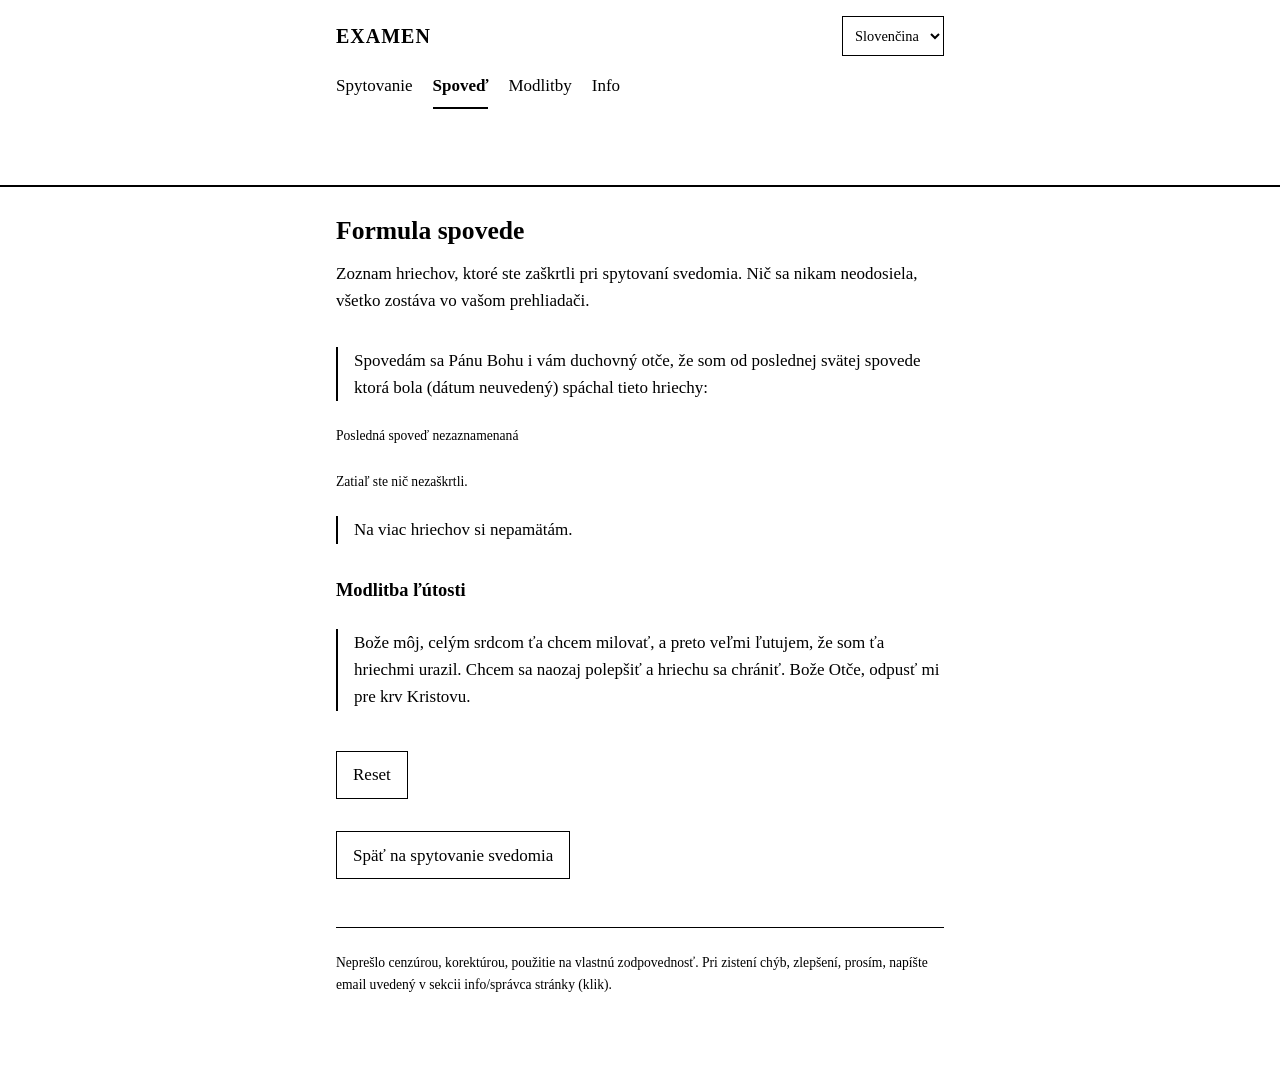
==== confession.html @ a6e1ce01 "Initial commit of the app" ====
<!DOCTYPE html>
<html lang="sk">
<head>
<meta charset="utf-8">
<meta name="viewport" content="width=device-width, initial-scale=1">
<title>Formula spovede a zoznam hriechov - Examen</title>
<meta name="description" content="Formula svätej spovede s automaticky doplneným dátumom poslednej spovede a so zoznamom hriechov, ktoré ste si zaškrtli.">
<link rel="canonical" href="https://spovednezrkadlo.sk/confession.html">
<link rel="alternate" hreflang="sk" href="https://spovednezrkadlo.sk/confession.html">
<link rel="alternate" hreflang="en" href="https://spovednezrkadlo.sk/confession.html?lang=en">
<link rel="alternate" hreflang="de" href="https://spovednezrkadlo.sk/confession.html?lang=de">
<link rel="alternate" hreflang="x-default" href="https://spovednezrkadlo.sk/confession.html">
<meta property="og:type" content="website">
<meta property="og:site_name" content="Examen">
<meta property="og:locale" content="sk_SK">
<meta property="og:locale:alternate" content="en_GB">
<meta property="og:locale:alternate" content="de_DE">
<meta property="og:title" content="Formula spovede a zoznam hriechov - Examen">
<meta property="og:description" content="Formula svätej spovede s automaticky doplneným dátumom poslednej spovede a so zoznamom hriechov, ktoré ste si zaškrtli.">
<meta property="og:url" content="https://spovednezrkadlo.sk/confession.html">
<meta property="og:image" content="https://spovednezrkadlo.sk/og-image.png">
<meta property="og:image:width" content="1200">
<meta property="og:image:height" content="630">
<meta name="twitter:card" content="summary_large_image">
<link rel="icon" href="favicon.svg" type="image/svg+xml">
<link rel="stylesheet" href="style.css">
</head>
<body data-page="confession">

  <header>
    <div class="wrap">
      <div class="bar">
        <a class="brand" href="index.html" data-i18n="app.name">Examen</a>
        <select id="lang" aria-label="Language"></select>
      </div>
      <nav>
        <a href="index.html" data-i18n="nav.index">Spytovanie</a>
        <a href="confession.html" class="active" data-i18n="nav.confession">Spoveď</a>
        <a href="prayers.html" data-i18n="nav.prayers">Modlitby</a>
        <a href="contact.html" data-i18n="nav.contact">Info</a>
      </nav>
    </div>
  </header>

  <main class="wrap">
    <h1 data-i18n="confession.heading">Formula spovede</h1>
    <p class="lead" data-i18n="confession.intro">Zoznam hriechov, ktoré ste zaškrtli pri spytovaní svedomia. Nič sa nikam neodosiela, všetko zostáva vo vašom prehliadači.</p>

    <p id="error" class="note" hidden></p>

    <p class="formula" id="opening" data-i18n="confession.opening">Spovedám sa Pánu Bohu i vám duchovný otče, že som od poslednej svätej spovede ktorá bola {ago} spáchal tieto hriechy:</p>
    <p class="note" id="since"></p>

    <ol class="sins" id="sins"></ol>
    <p class="note" id="none" hidden></p>

    <p class="formula" data-i18n="confession.closing">Na viac hriechov si nepamätám.</p>

    <section class="prayer">
      <h2 data-i18n="confession.contrition.heading">Modlitba ľútosti</h2>
      <p class="formula" data-i18n="confession.contrition">Bože môj, celým srdcom ťa chcem milovať, a preto veľmi ľutujem, že som ťa hriechmi urazil. Chcem sa naozaj polepšiť a hriechu sa chrániť. Bože Otče, odpusť mi pre krv Kristovu.</p>
    </section>

    <div class="actions">
      <button type="button" id="reset" data-i18n="questions.reset">Reset</button>
    </div>

    <p class="go">
      <a class="go-link" href="index.html" data-i18n="confession.back">Späť na spytovanie svedomia</a>
    </p>

    <footer>
      <p data-i18n="footer.note">Neprešlo cenzúrou, korektúrou, použitie na vlastnú zodpovednosť. Pri zistení chýb, zlepšení, prosím, napíšte email uvedený v sekcii info/správca stránky (klik).</p>
    </footer>
  </main>

<noscript>
  <p class="note">Táto stránka potrebuje JavaScript, aby načítala otázky a modlitby.</p>
</noscript>

<script src="app.js"></script>
</body>
</html>
---- style.css ----
/* Black & white, minimal. */

* { box-sizing: border-box; }

html { -webkit-text-size-adjust: 100%; }

body {
  margin: 0;
  background: #fff;
  color: #000;
  font-family: Georgia, "Times New Roman", serif;
  font-size: 17px;
  line-height: 1.6;
}

.wrap {
  max-width: 40rem;
  margin: 0 auto;
  padding: 0 1rem 4rem;
}

/* Header */

header {
  border-bottom: 2px solid #000;
  margin-bottom: 1.5rem;
}

.bar {
  display: flex;
  flex-wrap: wrap;
  align-items: center;
  justify-content: space-between;
  gap: 0.5rem;
  padding: 1rem 0 0.5rem;
}

.brand {
  font-size: 1.25rem;
  font-weight: bold;
  letter-spacing: 0.05em;
  text-transform: uppercase;
  text-decoration: none;
  color: #000;
}

select {
  font: inherit;
  font-size: 0.9rem;
  color: #000;
  background: #fff;
  border: 1px solid #000;
  border-radius: 0;
  padding: 0.4rem 0.5rem;
  min-height: 2.5rem;
}

nav {
  display: flex;
  flex-wrap: wrap;
  gap: 0 1.25rem;
  padding-bottom: 0.75rem;
}

nav a {
  color: #000;
  text-decoration: none;
  padding: 0.5rem 0;
  min-height: 2.5rem;
  display: inline-flex;
  align-items: center;
  border-bottom: 2px solid transparent;
}

nav a:hover { border-bottom-color: #000; }
nav a.active { border-bottom-color: #000; font-weight: bold; }

/* Text */

h1 { font-size: 1.6rem; margin: 1.5rem 0 0.5rem; }
h2 { font-size: 1.15rem; margin: 2rem 0 0.25rem; }
p { margin: 0.5rem 0 1rem; }

.lead { margin-bottom: 2rem; }

hr {
  border: 0;
  border-top: 1px solid #000;
  margin: 2rem 0;
}

a { color: #000; }

/* Controls */

.controls {
  border: 1px solid #000;
  padding: 0.5rem 1rem 1rem;
  margin-bottom: 1.5rem;
}

.field {
  display: flex;
  flex-wrap: wrap;
  align-items: center;
  gap: 0.75rem;
  margin: 1rem 0 0;
}

.field label {
  flex: none;
  font-size: 0.8rem;
  letter-spacing: 0.05em;
  text-transform: uppercase;
}

input[type="date"] {
  font: inherit;
  font-size: 0.9rem;
  color: #000;
  background: #fff;
  border: 1px solid #000;
  border-radius: 0;
  padding: 0.4rem 0.5rem;
  min-height: 2.5rem;
}

.controls .note { margin: 0.75rem 0 0; }

/* Questions */

.qgroup h2 {
  font-size: 0.85rem;
  letter-spacing: 0.08em;
  text-transform: uppercase;
  margin: 2.5rem 0 0.5rem;
}

.qgroup:first-child h2 { margin-top: 1rem; }

ol.questions {
  list-style: none;
  margin: 0;
  padding: 0;
  border-top: 1px solid #000;
}

ol.questions li { border-bottom: 1px solid #000; }

ol.questions label {
  display: flex;
  gap: 0.75rem;
  align-items: flex-start;
  padding: 0.9rem 0.25rem;
  cursor: pointer;
  min-height: 3rem;
}

ol.questions input[type="checkbox"] {
  width: 1.25rem;
  height: 1.25rem;
  margin: 0.25rem 0 0;
  accent-color: #000;
  flex: none;
}

.qtext { flex: 1; }

input:checked ~ .qtext { text-decoration: line-through; }

/* Buttons */

.actions {
  display: flex;
  flex-wrap: wrap;
  gap: 0.75rem;
  align-items: center;
  margin: 1.5rem 0;
}

button {
  font: inherit;
  color: #000;
  background: #fff;
  border: 1px solid #000;
  border-radius: 0;
  padding: 0.6rem 1rem;
  min-height: 2.75rem;
  cursor: pointer;
}

button:hover { background: #000; color: #fff; }

.count { font-size: 0.9rem; }

/* Confession */

.formula {
  border-left: 2px solid #000;
  padding-left: 1rem;
  margin: 1.5rem 0;
}

ol.sins {
  margin: 1.5rem 0;
  padding-left: 1.5rem;
}

ol.sins li { margin-bottom: 0.5rem; }

.go { margin: 2rem 0; }

.go-link {
  display: inline-block;
  border: 1px solid #000;
  padding: 0.6rem 1rem;
  min-height: 2.75rem;
  text-decoration: none;
}

.go-link:hover { background: #000; color: #fff; }

/* Prayers */

.prayer { margin-bottom: 2.5rem; }
.prayer p { white-space: pre-line; }

.source {
  font-size: 0.85rem;
  margin-top: 0.5rem;
}

/* Contact */

dl.contact { margin: 0; }
dl.contact dt {
  font-size: 0.8rem;
  letter-spacing: 0.05em;
  text-transform: uppercase;
  margin-top: 1.25rem;
}
dl.contact dd { margin: 0.25rem 0 0; }
dl.contact a {
  display: inline-block;
  padding: 0.4rem 0;
  min-height: 2.5rem;
}

footer {
  border-top: 1px solid #000;
  margin-top: 3rem;
  padding-top: 1rem;
  font-size: 0.85rem;
}

.note { font-size: 0.85rem; }

@media (max-width: 30rem) {
  body { font-size: 16px; }
}
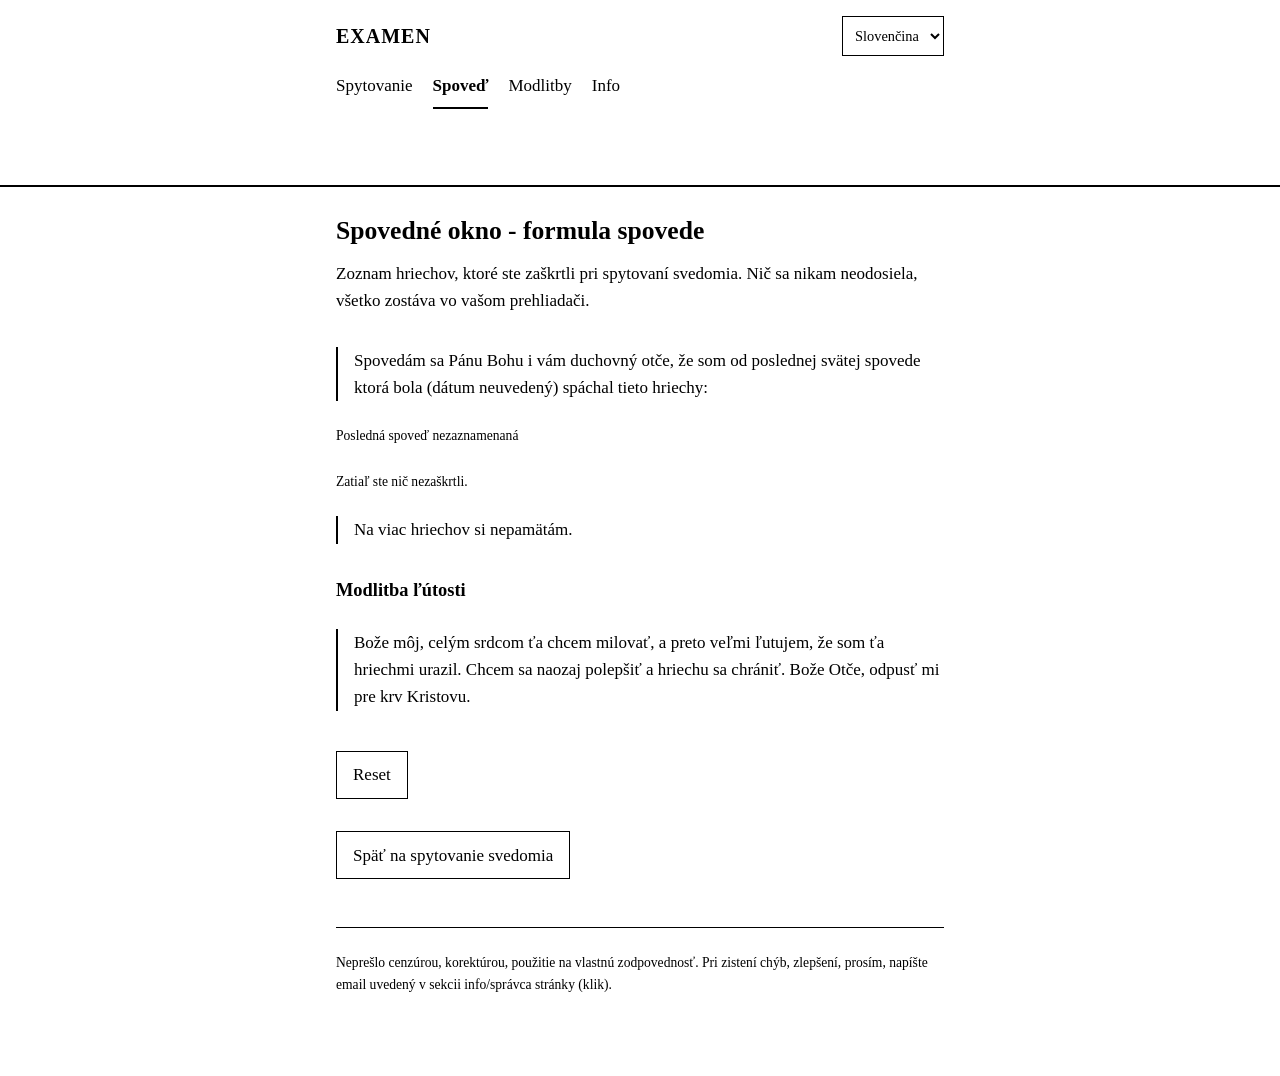
==== commit b5c6dc07: "Improve search indexing" ====
--- a/confession.html
+++ b/confession.html
@@ -3,8 +3,10 @@
 <head>
 <meta charset="utf-8">
 <meta name="viewport" content="width=device-width, initial-scale=1">
-<title>Formula spovede a zoznam hriechov - Examen</title>
-<meta name="description" content="Formula svätej spovede s automaticky doplneným dátumom poslednej spovede a so zoznamom hriechov, ktoré ste si zaškrtli.">
+<title>Spovedné okno - formula spovede a zoznam hriechov - Examen</title>
+<meta name="description" content="Spovedné okno online: formula svätej spovede s dátumom poslednej spovede a so zoznamom hriechov, ktoré ste si v spovednom zrkadle zaškrtli.">
+<meta name="keywords" content="spovedné zrkadlo, spovedné okno, spovedné zrkadlo online, spovedné okno online, spytovanie svedomia, spytovanie svedomia pred spoveďou, svätá spoveď, katolícka spoveď, formula spovede, modlitba pred spoveďou, modlitba ľútosti, examen, confession app">
+<meta name="robots" content="index, follow, max-snippet:-1, max-image-preview:large">
 <link rel="canonical" href="https://spovednezrkadlo.sk/confession.html">
 <link rel="alternate" hreflang="sk" href="https://spovednezrkadlo.sk/confession.html">
 <link rel="alternate" hreflang="en" href="https://spovednezrkadlo.sk/confession.html?lang=en">
@@ -15,12 +17,13 @@
 <meta property="og:locale" content="sk_SK">
 <meta property="og:locale:alternate" content="en_GB">
 <meta property="og:locale:alternate" content="de_DE">
-<meta property="og:title" content="Formula spovede a zoznam hriechov - Examen">
-<meta property="og:description" content="Formula svätej spovede s automaticky doplneným dátumom poslednej spovede a so zoznamom hriechov, ktoré ste si zaškrtli.">
+<meta property="og:title" content="Spovedné okno - formula spovede a zoznam hriechov - Examen">
+<meta property="og:description" content="Spovedné okno online: formula svätej spovede s dátumom poslednej spovede a so zoznamom hriechov, ktoré ste si v spovednom zrkadle zaškrtli.">
 <meta property="og:url" content="https://spovednezrkadlo.sk/confession.html">
 <meta property="og:image" content="https://spovednezrkadlo.sk/og-image.png">
 <meta property="og:image:width" content="1200">
 <meta property="og:image:height" content="630">
+<meta property="og:image:alt" content="Spovedné zrkadlo - spytovanie svedomia pred svätou spoveďou">
 <meta name="twitter:card" content="summary_large_image">
 <link rel="icon" href="favicon.svg" type="image/svg+xml">
 <link rel="stylesheet" href="style.css">
@@ -43,7 +46,7 @@
   </header>
 
   <main class="wrap">
-    <h1 data-i18n="confession.heading">Formula spovede</h1>
+    <h1 data-i18n="confession.heading">Spovedné okno - formula spovede</h1>
     <p class="lead" data-i18n="confession.intro">Zoznam hriechov, ktoré ste zaškrtli pri spytovaní svedomia. Nič sa nikam neodosiela, všetko zostáva vo vašom prehliadači.</p>
 
     <p id="error" class="note" hidden></p>
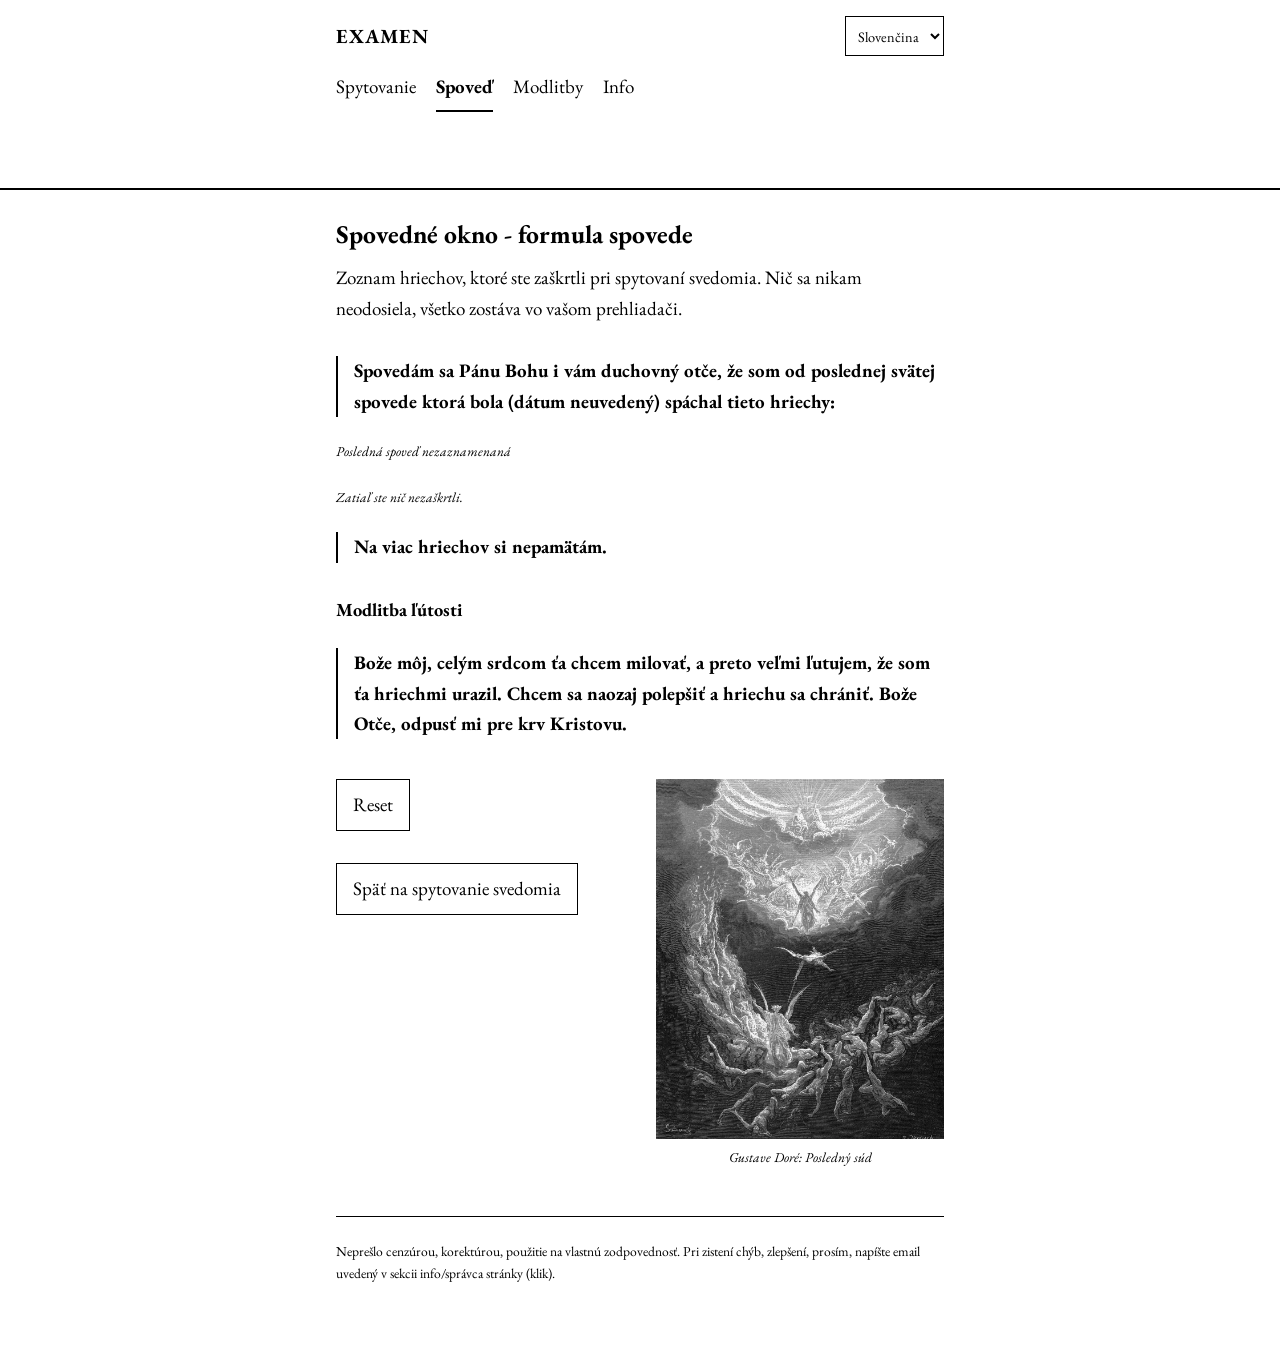
==== commit 847664c5: "added pictures" ====
--- a/confession.html
+++ b/confession.html
@@ -64,13 +64,24 @@
       <p class="formula" data-i18n="confession.contrition">Bože môj, celým srdcom ťa chcem milovať, a preto veľmi ľutujem, že som ťa hriechmi urazil. Chcem sa naozaj polepšiť a hriechu sa chrániť. Bože Otče, odpusť mi pre krv Kristovu.</p>
     </section>
 
-    <div class="actions">
-      <button type="button" id="reset" data-i18n="questions.reset">Reset</button>
+    <div class="with-plate">
+      <div class="stack">
+        <div class="actions">
+          <button type="button" id="reset" data-i18n="questions.reset">Reset</button>
+        </div>
+
+        <p class="go">
+          <a class="go-link" href="index.html" data-i18n="confession.back">Späť na spytovanie svedomia</a>
+        </p>
+      </div>
+
+      <figure class="plate">
+        <img src="src/p3.webp" width="1010" height="1260" loading="lazy"
+             alt="Rytina Gustava Dorého: Posledný súd, anjeli s trúbami a vstávajúci mŕtvi"
+             data-i18n-alt="img.confession">
+        <figcaption data-i18n="img.confession.caption">Gustave Doré: Posledný súd</figcaption>
+      </figure>
     </div>
-
-    <p class="go">
-      <a class="go-link" href="index.html" data-i18n="confession.back">Späť na spytovanie svedomia</a>
-    </p>
 
     <footer>
       <p data-i18n="footer.note">Neprešlo cenzúrou, korektúrou, použitie na vlastnú zodpovednosť. Pri zistení chýb, zlepšení, prosím, napíšte email uvedený v sekcii info/správca stránky (klik).</p>
--- a/style.css
+++ b/style.css
@@ -1,4 +1,43 @@
 /* Black & white, minimal. */
+
+/* EB Garamond, self-hosted: no request ever leaves the reader's browser.
+   These are Google's variable woff2 files, so one file covers 400-800. */
+
+@font-face {
+  font-family: "EB Garamond";
+  font-style: normal;
+  font-weight: 400 800;
+  font-display: swap;
+  src: url(fonts/ebgaramond-ext.woff2) format("woff2");
+  unicode-range: U+0100-02BA, U+02BD-02C5, U+02C7-02CC, U+02CE-02D7, U+02DD-02FF, U+0304, U+0308, U+0329, U+1D00-1DBF, U+1E00-1E9F, U+1EF2-1EFF, U+2020, U+20A0-20AB, U+20AD-20C0, U+2113, U+2C60-2C7F, U+A720-A7FF;
+}
+
+@font-face {
+  font-family: "EB Garamond";
+  font-style: normal;
+  font-weight: 400 800;
+  font-display: swap;
+  src: url(fonts/ebgaramond.woff2) format("woff2");
+  unicode-range: U+0000-00FF, U+0131, U+0152-0153, U+02BB-02BC, U+02C6, U+02DA, U+02DC, U+0304, U+0308, U+0329, U+2000-206F, U+20AC, U+2122, U+2191, U+2193, U+2212, U+2215, U+FEFF, U+FFFD;
+}
+
+@font-face {
+  font-family: "EB Garamond";
+  font-style: italic;
+  font-weight: 400 800;
+  font-display: swap;
+  src: url(fonts/ebgaramond-italic-ext.woff2) format("woff2");
+  unicode-range: U+0100-02BA, U+02BD-02C5, U+02C7-02CC, U+02CE-02D7, U+02DD-02FF, U+0304, U+0308, U+0329, U+1D00-1DBF, U+1E00-1E9F, U+1EF2-1EFF, U+2020, U+20A0-20AB, U+20AD-20C0, U+2113, U+2C60-2C7F, U+A720-A7FF;
+}
+
+@font-face {
+  font-family: "EB Garamond";
+  font-style: italic;
+  font-weight: 400 800;
+  font-display: swap;
+  src: url(fonts/ebgaramond-italic.woff2) format("woff2");
+  unicode-range: U+0000-00FF, U+0131, U+0152-0153, U+02BB-02BC, U+02C6, U+02DA, U+02DC, U+0304, U+0308, U+0329, U+2000-206F, U+20AC, U+2122, U+2191, U+2193, U+2212, U+2215, U+FEFF, U+FFFD;
+}
 
 * { box-sizing: border-box; }
 
@@ -8,8 +47,8 @@
   margin: 0;
   background: #fff;
   color: #000;
-  font-family: Georgia, "Times New Roman", serif;
-  font-size: 17px;
+  font-family: "EB Garamond", Garamond, Georgia, "Times New Roman", serif;
+  font-size: 19px;
   line-height: 1.6;
 }
 
@@ -107,6 +146,13 @@
   margin: 1rem 0 0;
 }
 
+/* Gender and scope sit side by side; they drop under each other when narrow. */
+.field-row {
+  display: flex;
+  flex-wrap: wrap;
+  gap: 0 1.5rem;
+}
+
 .field label {
   flex: none;
   font-size: 0.8rem;
@@ -124,8 +170,6 @@
   padding: 0.4rem 0.5rem;
   min-height: 2.5rem;
 }
-
-.controls .note { margin: 0.75rem 0 0; }
 
 /* Questions */
 
@@ -166,8 +210,6 @@
 
 .qtext { flex: 1; }
 
-input:checked ~ .qtext { text-decoration: line-through; }
-
 /* Buttons */
 
 .actions {
@@ -195,10 +237,12 @@
 
 /* Confession */
 
+/* Bold is what you say out loud in the confessional. */
 .formula {
   border-left: 2px solid #000;
   padding-left: 1rem;
   margin: 1.5rem 0;
+  font-weight: bold;
 }
 
 ol.sins {
@@ -206,7 +250,7 @@
   padding-left: 1.5rem;
 }
 
-ol.sins li { margin-bottom: 0.5rem; }
+ol.sins li { margin-bottom: 0.5rem; font-weight: bold; }
 
 .go { margin: 2rem 0; }
 
@@ -219,6 +263,49 @@
 }
 
 .go-link:hover { background: #000; color: #fff; }
+
+/* Plates (the engravings) */
+
+.plate {
+  margin: 2.5rem 0;
+}
+
+.plate img {
+  display: block;
+  margin: 0 auto;
+  max-width: 100%;
+  height: auto;
+}
+
+.plate figcaption {
+  font-size: 0.85rem;
+  font-style: italic;
+  text-align: center;
+  margin-top: 0.5rem;
+}
+
+/* Caps that only bite once a plate is on its own line: the prayers one always,
+   the tall Dore once it has dropped under the buttons. */
+body[data-page="prayers"] .plate img { max-width: 20rem; }
+body[data-page="confession"] .plate img { max-width: 18rem; }
+
+/* A block of controls with its plate alongside; the plate drops underneath
+   when there is no room for both. */
+.with-plate {
+  display: flex;
+  flex-wrap: wrap;
+  align-items: flex-start;
+  gap: 1.5rem;
+  margin-bottom: 1.5rem;
+}
+
+.with-plate > .controls,
+.with-plate > .stack { flex: 1 1 17rem; margin-bottom: 0; }
+.with-plate > .plate { flex: 1 1 13rem; margin: 0; }
+
+/* The buttons keep their own spacing inside the row. */
+.stack > :first-child { margin-top: 0; }
+.stack > :last-child { margin-bottom: 0; }
 
 /* Prayers */
 
@@ -255,6 +342,8 @@
 
 .note { font-size: 0.85rem; }
 
+body[data-page="confession"] .note { font-style: italic; }
+
 @media (max-width: 30rem) {
-  body { font-size: 16px; }
-}
+  body { font-size: 18px; }
+}
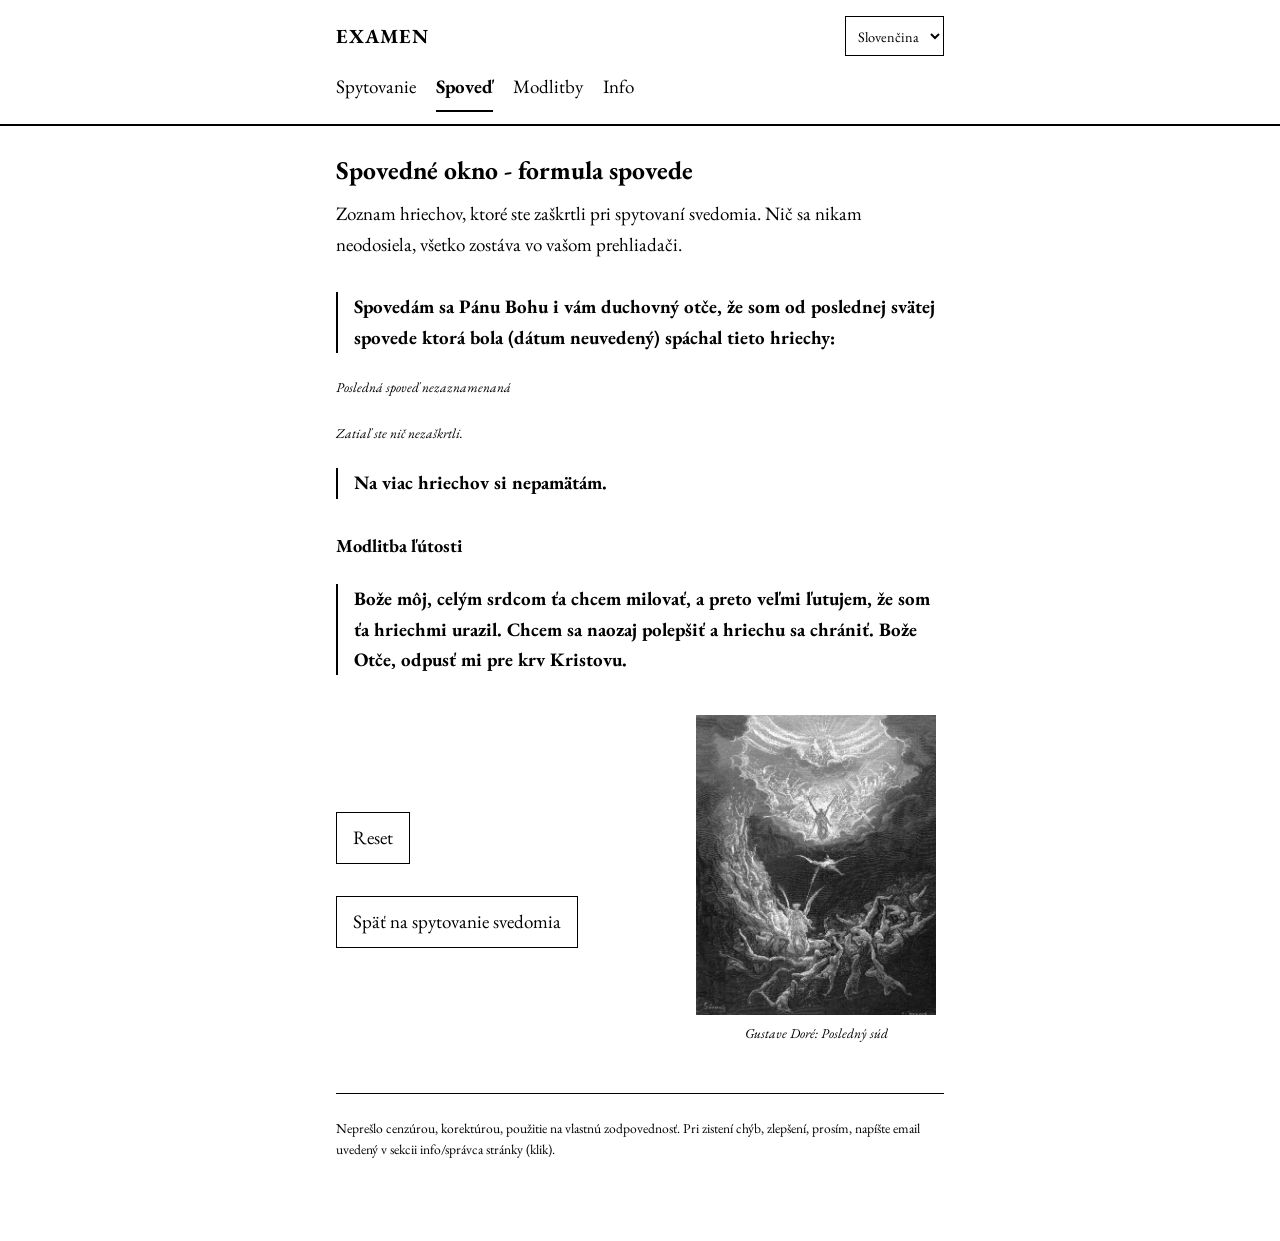
==== commit b1e4b496: "Restrucute && added infobox" ====
--- a/confession.html
+++ b/confession.html
@@ -20,13 +20,13 @@
 <meta property="og:title" content="Spovedné okno - formula spovede a zoznam hriechov - Examen">
 <meta property="og:description" content="Spovedné okno online: formula svätej spovede s dátumom poslednej spovede a so zoznamom hriechov, ktoré ste si v spovednom zrkadle zaškrtli.">
 <meta property="og:url" content="https://spovednezrkadlo.sk/confession.html">
-<meta property="og:image" content="https://spovednezrkadlo.sk/og-image.png">
+<meta property="og:image" content="https://spovednezrkadlo.sk/src/og-image.png">
 <meta property="og:image:width" content="1200">
 <meta property="og:image:height" content="630">
 <meta property="og:image:alt" content="Spovedné zrkadlo - spytovanie svedomia pred svätou spoveďou">
 <meta name="twitter:card" content="summary_large_image">
-<link rel="icon" href="favicon.svg" type="image/svg+xml">
-<link rel="stylesheet" href="style.css">
+<link rel="icon" href="src/favicon.svg" type="image/svg+xml">
+<link rel="stylesheet" href="src/style.css">
 </head>
 <body data-page="confession">
 
@@ -92,6 +92,6 @@
   <p class="note">Táto stránka potrebuje JavaScript, aby načítala otázky a modlitby.</p>
 </noscript>
 
-<script src="app.js"></script>
+<script src="src/app.js"></script>
 </body>
 </html>
--- a/src/style.css
+++ b/src/style.css
@@ -0,0 +1,435 @@
+/* Black & white, minimal. */
+
+/* EB Garamond, self-hosted: no request ever leaves the reader's browser.
+   These are Google's variable woff2 files, so one file covers 400-800. */
+
+@font-face {
+  font-family: "EB Garamond";
+  font-style: normal;
+  font-weight: 400 800;
+  font-display: swap;
+  src: url(fonts/ebgaramond-ext.woff2) format("woff2");
+  unicode-range: U+0100-02BA, U+02BD-02C5, U+02C7-02CC, U+02CE-02D7, U+02DD-02FF, U+0304, U+0308, U+0329, U+1D00-1DBF, U+1E00-1E9F, U+1EF2-1EFF, U+2020, U+20A0-20AB, U+20AD-20C0, U+2113, U+2C60-2C7F, U+A720-A7FF;
+}
+
+@font-face {
+  font-family: "EB Garamond";
+  font-style: normal;
+  font-weight: 400 800;
+  font-display: swap;
+  src: url(fonts/ebgaramond.woff2) format("woff2");
+  unicode-range: U+0000-00FF, U+0131, U+0152-0153, U+02BB-02BC, U+02C6, U+02DA, U+02DC, U+0304, U+0308, U+0329, U+2000-206F, U+20AC, U+2122, U+2191, U+2193, U+2212, U+2215, U+FEFF, U+FFFD;
+}
+
+@font-face {
+  font-family: "EB Garamond";
+  font-style: italic;
+  font-weight: 400 800;
+  font-display: swap;
+  src: url(fonts/ebgaramond-italic-ext.woff2) format("woff2");
+  unicode-range: U+0100-02BA, U+02BD-02C5, U+02C7-02CC, U+02CE-02D7, U+02DD-02FF, U+0304, U+0308, U+0329, U+1D00-1DBF, U+1E00-1E9F, U+1EF2-1EFF, U+2020, U+20A0-20AB, U+20AD-20C0, U+2113, U+2C60-2C7F, U+A720-A7FF;
+}
+
+@font-face {
+  font-family: "EB Garamond";
+  font-style: italic;
+  font-weight: 400 800;
+  font-display: swap;
+  src: url(fonts/ebgaramond-italic.woff2) format("woff2");
+  unicode-range: U+0000-00FF, U+0131, U+0152-0153, U+02BB-02BC, U+02C6, U+02DA, U+02DC, U+0304, U+0308, U+0329, U+2000-206F, U+20AC, U+2122, U+2191, U+2193, U+2212, U+2215, U+FEFF, U+FFFD;
+}
+
+* { box-sizing: border-box; }
+
+html { -webkit-text-size-adjust: 100%; }
+
+body {
+  margin: 0;
+  background: #fff;
+  color: #000;
+  font-family: "EB Garamond", Garamond, Georgia, "Times New Roman", serif;
+  font-size: 19px;
+  line-height: 1.6;
+}
+
+.wrap {
+  max-width: 40rem;
+  margin: 0 auto;
+  padding: 0 1rem 4rem;
+}
+
+/* Header */
+
+header {
+  border-bottom: 2px solid #000;
+  margin-bottom: 1.5rem;
+}
+
+/* .wrap reserves 4rem at the foot of a page; the header must not inherit it. */
+header .wrap { padding-bottom: 0; }
+
+.bar {
+  display: flex;
+  flex-wrap: wrap;
+  align-items: center;
+  justify-content: space-between;
+  gap: 0.5rem;
+  padding: 1rem 0 0.5rem;
+}
+
+.brand {
+  font-size: 1.25rem;
+  font-weight: bold;
+  letter-spacing: 0.05em;
+  text-transform: uppercase;
+  text-decoration: none;
+  color: #000;
+}
+
+select {
+  font: inherit;
+  font-size: 0.9rem;
+  color: #000;
+  background: #fff;
+  border: 1px solid #000;
+  border-radius: 0;
+  padding: 0.4rem 0.5rem;
+  min-height: 2.5rem;
+}
+
+nav {
+  display: flex;
+  flex-wrap: wrap;
+  gap: 0 1.25rem;
+  padding-bottom: 0.75rem;
+}
+
+nav a {
+  color: #000;
+  text-decoration: none;
+  padding: 0.5rem 0;
+  min-height: 2.5rem;
+  display: inline-flex;
+  align-items: center;
+  border-bottom: 2px solid transparent;
+}
+
+nav a:hover { border-bottom-color: #000; }
+nav a.active { border-bottom-color: #000; font-weight: bold; }
+
+/* Text */
+
+h1 { font-size: 1.6rem; margin: 1.5rem 0 0.5rem; }
+h2 { font-size: 1.15rem; margin: 2rem 0 0.25rem; }
+p { margin: 0.5rem 0 1rem; }
+
+.lead { margin-bottom: 2rem; }
+
+hr {
+  border: 0;
+  border-top: 1px solid #000;
+  margin: 2rem 0;
+}
+
+a { color: #000; }
+
+/* Controls */
+
+.controls {
+  border: 1px solid #000;
+  padding: 0.5rem 1rem 1rem;
+  margin-bottom: 1.5rem;
+}
+
+.field {
+  display: flex;
+  flex-wrap: wrap;
+  align-items: center;
+  gap: 0.75rem;
+  margin: 1rem 0 0;
+}
+
+/* Gender and scope sit side by side; they drop under each other when narrow. */
+
+.field label {
+  flex: none;
+  min-width: 8rem;
+  font-size: 0.8rem;
+  letter-spacing: 0.05em;
+  text-transform: uppercase;
+}
+
+/* One width for all three controls, so the box reads as a single column. */
+.controls select,
+.controls input[type="date"] {
+  flex: 1 1 auto;
+  min-width: 0;
+}
+
+input[type="date"] {
+  font: inherit;
+  font-size: 0.9rem;
+  color: #000;
+  background: #fff;
+  border: 1px solid #000;
+  border-radius: 0;
+  padding: 0.4rem 0.5rem;
+  min-height: 2.5rem;
+}
+
+/* Questions */
+
+.qgroup h2 {
+  font-size: 0.85rem;
+  letter-spacing: 0.08em;
+  text-transform: uppercase;
+  margin: 2.5rem 0 0.5rem;
+}
+
+.qgroup:first-child h2 { margin-top: 1rem; }
+
+ol.questions {
+  list-style: none;
+  margin: 0;
+  padding: 0;
+  border-top: 1px solid #000;
+}
+
+ol.questions li { border-bottom: 1px solid #000; }
+
+ol.questions label {
+  display: flex;
+  gap: 0.75rem;
+  align-items: flex-start;
+  padding: 0.9rem 0.25rem;
+  cursor: pointer;
+  min-height: 3rem;
+}
+
+ol.questions input[type="checkbox"] {
+  width: 1.25rem;
+  height: 1.25rem;
+  margin: 0.25rem 0 0;
+  accent-color: #000;
+  flex: none;
+}
+
+.qtext { flex: 1; }
+
+/* The question and its note button share a line. */
+.qrow {
+  display: flex;
+  align-items: flex-start;
+  gap: 0.5rem;
+}
+
+.qrow label { flex: 1; }
+
+.qnote-toggle,
+.qinfo-toggle {
+  flex: none;
+  width: 2.25rem;
+  min-height: 2.25rem;
+  margin-top: 0.75rem;
+  padding: 0;
+  font: inherit;
+  line-height: 1;
+  color: #000;
+  background: #fff;
+  border: 1px solid #000;
+  border-radius: 0;
+  cursor: pointer;
+}
+
+.qnote-toggle svg,
+.qinfo-toggle svg {
+  display: block;
+  width: 1.25rem;
+  height: 1.25rem;
+  margin: 0 auto;
+  fill: currentColor;
+}
+
+.qnote-toggle:hover,
+.qinfo-toggle:hover { background: #000; color: #fff; }
+
+/* Filled means there is a note behind it. */
+.qnote-toggle.has-note { background: #000; color: #fff; }
+.qnote-toggle.has-note:hover { background: #fff; color: #000; }
+
+.qnote,
+.qinfo {
+  padding: 0 0.25rem 0.9rem 2rem;
+}
+
+/* The explanation is read, not written in: set apart from the question. */
+.qinfo {
+  font-size: 0.9rem;
+  font-style: italic;
+}
+
+.qnote-input {
+  width: 100%;
+  font: inherit;
+  font-size: 0.9rem;
+  color: #000;
+  background: #fff;
+  border: 1px solid #000;
+  border-radius: 0;
+  padding: 0.4rem 0.5rem;
+  resize: vertical;
+}
+
+/* Buttons */
+
+.actions {
+  display: flex;
+  flex-wrap: wrap;
+  gap: 0.75rem;
+  align-items: center;
+  margin: 1.5rem 0;
+}
+
+button {
+  font: inherit;
+  color: #000;
+  background: #fff;
+  border: 1px solid #000;
+  border-radius: 0;
+  padding: 0.6rem 1rem;
+  min-height: 2.75rem;
+  cursor: pointer;
+}
+
+button:hover { background: #000; color: #fff; }
+
+.count { font-size: 0.9rem; }
+
+/* Confession */
+
+/* Bold is what you say out loud in the confessional. */
+.formula {
+  border-left: 2px solid #000;
+  padding-left: 1rem;
+  margin: 1.5rem 0;
+  font-weight: bold;
+}
+
+ol.sins {
+  margin: 1.5rem 0;
+  padding-left: 1.5rem;
+}
+
+ol.sins li { margin-bottom: 0.5rem; font-weight: bold; }
+
+.sin-note {
+  display: block;
+  margin-top: 0.2rem;
+  font-weight: normal;
+  font-style: italic;
+}
+
+.go { margin: 2rem 0; }
+
+.go-link {
+  display: inline-block;
+  border: 1px solid #000;
+  padding: 0.6rem 1rem;
+  min-height: 2.75rem;
+  text-decoration: none;
+}
+
+.go-link:hover { background: #000; color: #fff; }
+
+/* Plates (the engravings) */
+
+.plate {
+  margin: 2.5rem 0;
+}
+
+.plate img {
+  display: block;
+  margin: 0 auto;
+  max-width: 100%;
+  height: auto;
+}
+
+.plate figcaption {
+  font-size: 0.85rem;
+  font-style: italic;
+  text-align: center;
+  margin-top: 0.5rem;
+}
+
+/* Caps that only bite once a plate is on its own line: the prayers one always,
+   the tall Dore once it has dropped under the buttons. */
+body[data-page="prayers"] .plate img { max-width: 20rem; }
+body[data-page="confession"] .plate img { max-width: 15rem; }
+
+/* Two short buttons against a tall plate: centre them on it. */
+body[data-page="confession"] .with-plate { align-items: center; }
+
+/* A block of controls with its plate alongside; the plate drops underneath
+   when there is no room for both. */
+.with-plate {
+  display: flex;
+  flex-wrap: wrap;
+  align-items: flex-start;
+  gap: 1.5rem 1.25rem;
+  margin-bottom: 1.5rem;
+}
+
+/* Sized from content, not from guessed widths: the controls keep their fields
+   on one line and take the slack, the plate asks only for what it draws. */
+.with-plate > .controls,
+.with-plate > .stack { flex: 1 1 auto; margin-bottom: 0; }
+.with-plate > .plate { flex: 0 1 16rem; margin: 0; }
+
+/* The buttons keep their own spacing inside the row. */
+.stack > :first-child { margin-top: 0; }
+.stack > :last-child { margin-bottom: 0; }
+
+/* Prayers */
+
+.prayer { margin-bottom: 2.5rem; }
+.prayer p { white-space: pre-line; }
+
+.source {
+  font-size: 0.85rem;
+  margin-top: 0.5rem;
+}
+
+/* Contact */
+
+dl.contact { margin: 0; }
+dl.contact dt {
+  font-size: 0.8rem;
+  letter-spacing: 0.05em;
+  text-transform: uppercase;
+  margin-top: 1.25rem;
+}
+dl.contact dd { margin: 0.25rem 0 0; }
+dl.contact a {
+  display: inline-block;
+  padding: 0.4rem 0;
+  min-height: 2.5rem;
+}
+
+footer {
+  border-top: 1px solid #000;
+  margin-top: 3rem;
+  padding-top: 1rem;
+  font-size: 0.85rem;
+}
+
+.note { font-size: 0.85rem; }
+
+body[data-page="confession"] .note { font-style: italic; }
+
+@media (max-width: 30rem) {
+  body { font-size: 18px; }
+
+  /* Wrapped under the controls, a plate can use the whole column again. */
+  .with-plate > .plate { flex-basis: 100%; }
+  body[data-page="index"] .with-plate .plate img { max-width: 100%; }
+}
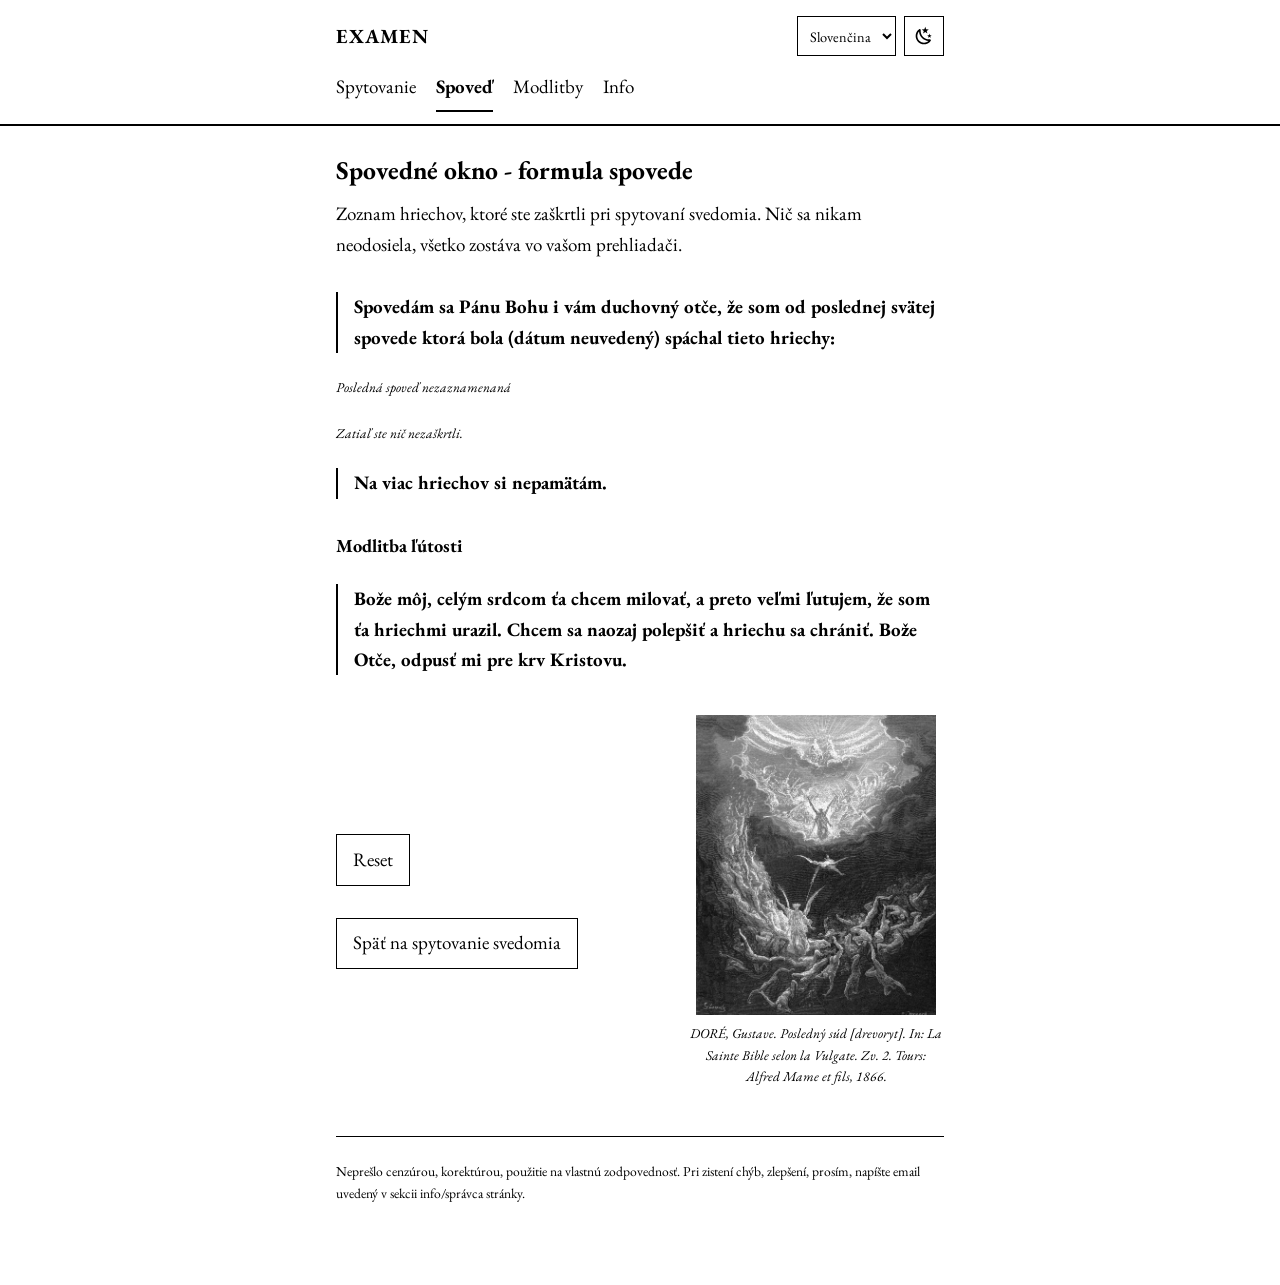
==== commit bd6e7ff7: ""text changes"" ====
--- a/confession.html
+++ b/confession.html
@@ -26,6 +26,7 @@
 <meta property="og:image:alt" content="Spovedné zrkadlo - spytovanie svedomia pred svätou spoveďou">
 <meta name="twitter:card" content="summary_large_image">
 <link rel="icon" href="src/favicon.svg" type="image/svg+xml">
+<script>try{var t=localStorage.getItem('confession.theme');if(t==='dark'||t==='light')document.documentElement.setAttribute('data-theme',t);}catch(e){}</script>
 <link rel="stylesheet" href="src/style.css">
 </head>
 <body data-page="confession">
@@ -34,7 +35,10 @@
     <div class="wrap">
       <div class="bar">
         <a class="brand" href="index.html" data-i18n="app.name">Examen</a>
-        <select id="lang" aria-label="Language"></select>
+        <div class="bar-tools">
+          <select id="lang" aria-label="Language"></select>
+          <button type="button" id="theme"></button>
+        </div>
       </div>
       <nav>
         <a href="index.html" data-i18n="nav.index">Spytovanie</a>
--- a/src/style.css
+++ b/src/style.css
@@ -1,4 +1,28 @@
 /* Black & white, minimal. */
+
+/* Two colours, named once. Dark mode swaps the pair and nothing else.
+   No stamp on <html> means "follow the system"; app.js stamps data-theme
+   only when the reader has chosen for themselves. */
+
+:root {
+  color-scheme: light;
+  --bg: #fff;
+  --fg: #000;
+}
+
+@media (prefers-color-scheme: dark) {
+  :root:not([data-theme="light"]) {
+    color-scheme: dark;
+    --bg: #111;
+    --fg: #e8e5de;
+  }
+}
+
+:root[data-theme="dark"] {
+  color-scheme: dark;
+  --bg: #111;
+  --fg: #e8e5de;
+}
 
 /* EB Garamond, self-hosted: no request ever leaves the reader's browser.
    These are Google's variable woff2 files, so one file covers 400-800. */
@@ -45,8 +69,8 @@
 
 body {
   margin: 0;
-  background: #fff;
-  color: #000;
+  background: var(--bg);
+  color: var(--fg);
   font-family: "EB Garamond", Garamond, Georgia, "Times New Roman", serif;
   font-size: 19px;
   line-height: 1.6;
@@ -61,7 +85,7 @@
 /* Header */
 
 header {
-  border-bottom: 2px solid #000;
+  border-bottom: 2px solid var(--fg);
   margin-bottom: 1.5rem;
 }
 
@@ -83,15 +107,45 @@
   letter-spacing: 0.05em;
   text-transform: uppercase;
   text-decoration: none;
-  color: #000;
+  color: var(--fg);
+}
+
+.bar-tools {
+  display: flex;
+  align-items: center;
+  gap: 0.5rem;
+}
+
+#theme {
+  flex: none;
+  width: 2.5rem;
+  min-height: 2.5rem;
+  padding: 0;
+  font: inherit;
+  line-height: 1;
+  color: var(--fg);
+  background: var(--bg);
+  border: 1px solid var(--fg);
+  border-radius: 0;
+  cursor: pointer;
+}
+
+#theme:hover { background: var(--fg); color: var(--bg); }
+
+#theme svg {
+  display: block;
+  width: 1.25rem;
+  height: 1.25rem;
+  margin: 0 auto;
+  fill: currentColor;
 }
 
 select {
   font: inherit;
   font-size: 0.9rem;
-  color: #000;
-  background: #fff;
-  border: 1px solid #000;
+  color: var(--fg);
+  background: var(--bg);
+  border: 1px solid var(--fg);
   border-radius: 0;
   padding: 0.4rem 0.5rem;
   min-height: 2.5rem;
@@ -105,7 +159,7 @@
 }
 
 nav a {
-  color: #000;
+  color: var(--fg);
   text-decoration: none;
   padding: 0.5rem 0;
   min-height: 2.5rem;
@@ -114,8 +168,8 @@
   border-bottom: 2px solid transparent;
 }
 
-nav a:hover { border-bottom-color: #000; }
-nav a.active { border-bottom-color: #000; font-weight: bold; }
+nav a:hover { border-bottom-color: var(--fg); }
+nav a.active { border-bottom-color: var(--fg); font-weight: bold; }
 
 /* Text */
 
@@ -127,16 +181,16 @@
 
 hr {
   border: 0;
-  border-top: 1px solid #000;
+  border-top: 1px solid var(--fg);
   margin: 2rem 0;
 }
 
-a { color: #000; }
+a { color: var(--fg); }
 
 /* Controls */
 
 .controls {
-  border: 1px solid #000;
+  border: 1px solid var(--fg);
   padding: 0.5rem 1rem 1rem;
   margin-bottom: 1.5rem;
 }
@@ -169,9 +223,9 @@
 input[type="date"] {
   font: inherit;
   font-size: 0.9rem;
-  color: #000;
-  background: #fff;
-  border: 1px solid #000;
+  color: var(--fg);
+  background: var(--bg);
+  border: 1px solid var(--fg);
   border-radius: 0;
   padding: 0.4rem 0.5rem;
   min-height: 2.5rem;
@@ -192,10 +246,10 @@
   list-style: none;
   margin: 0;
   padding: 0;
-  border-top: 1px solid #000;
-}
-
-ol.questions li { border-bottom: 1px solid #000; }
+  border-top: 1px solid var(--fg);
+}
+
+ol.questions li { border-bottom: 1px solid var(--fg); }
 
 ol.questions label {
   display: flex;
@@ -210,7 +264,7 @@
   width: 1.25rem;
   height: 1.25rem;
   margin: 0.25rem 0 0;
-  accent-color: #000;
+  accent-color: var(--fg);
   flex: none;
 }
 
@@ -234,9 +288,9 @@
   padding: 0;
   font: inherit;
   line-height: 1;
-  color: #000;
-  background: #fff;
-  border: 1px solid #000;
+  color: var(--fg);
+  background: var(--bg);
+  border: 1px solid var(--fg);
   border-radius: 0;
   cursor: pointer;
 }
@@ -251,11 +305,11 @@
 }
 
 .qnote-toggle:hover,
-.qinfo-toggle:hover { background: #000; color: #fff; }
+.qinfo-toggle:hover { background: var(--fg); color: var(--bg); }
 
 /* Filled means there is a note behind it. */
-.qnote-toggle.has-note { background: #000; color: #fff; }
-.qnote-toggle.has-note:hover { background: #fff; color: #000; }
+.qnote-toggle.has-note { background: var(--fg); color: var(--bg); }
+.qnote-toggle.has-note:hover { background: var(--bg); color: var(--fg); }
 
 .qnote,
 .qinfo {
@@ -272,9 +326,9 @@
   width: 100%;
   font: inherit;
   font-size: 0.9rem;
-  color: #000;
-  background: #fff;
-  border: 1px solid #000;
+  color: var(--fg);
+  background: var(--bg);
+  border: 1px solid var(--fg);
   border-radius: 0;
   padding: 0.4rem 0.5rem;
   resize: vertical;
@@ -292,16 +346,16 @@
 
 button {
   font: inherit;
-  color: #000;
-  background: #fff;
-  border: 1px solid #000;
+  color: var(--fg);
+  background: var(--bg);
+  border: 1px solid var(--fg);
   border-radius: 0;
   padding: 0.6rem 1rem;
   min-height: 2.75rem;
   cursor: pointer;
 }
 
-button:hover { background: #000; color: #fff; }
+button:hover { background: var(--fg); color: var(--bg); }
 
 .count { font-size: 0.9rem; }
 
@@ -309,7 +363,7 @@
 
 /* Bold is what you say out loud in the confessional. */
 .formula {
-  border-left: 2px solid #000;
+  border-left: 2px solid var(--fg);
   padding-left: 1rem;
   margin: 1.5rem 0;
   font-weight: bold;
@@ -333,13 +387,13 @@
 
 .go-link {
   display: inline-block;
-  border: 1px solid #000;
+  border: 1px solid var(--fg);
   padding: 0.6rem 1rem;
   min-height: 2.75rem;
   text-decoration: none;
 }
 
-.go-link:hover { background: #000; color: #fff; }
+.go-link:hover { background: var(--fg); color: var(--bg); }
 
 /* Plates (the engravings) */
 
@@ -416,7 +470,7 @@
 }
 
 footer {
-  border-top: 1px solid #000;
+  border-top: 1px solid var(--fg);
   margin-top: 3rem;
   padding-top: 1rem;
   font-size: 0.85rem;
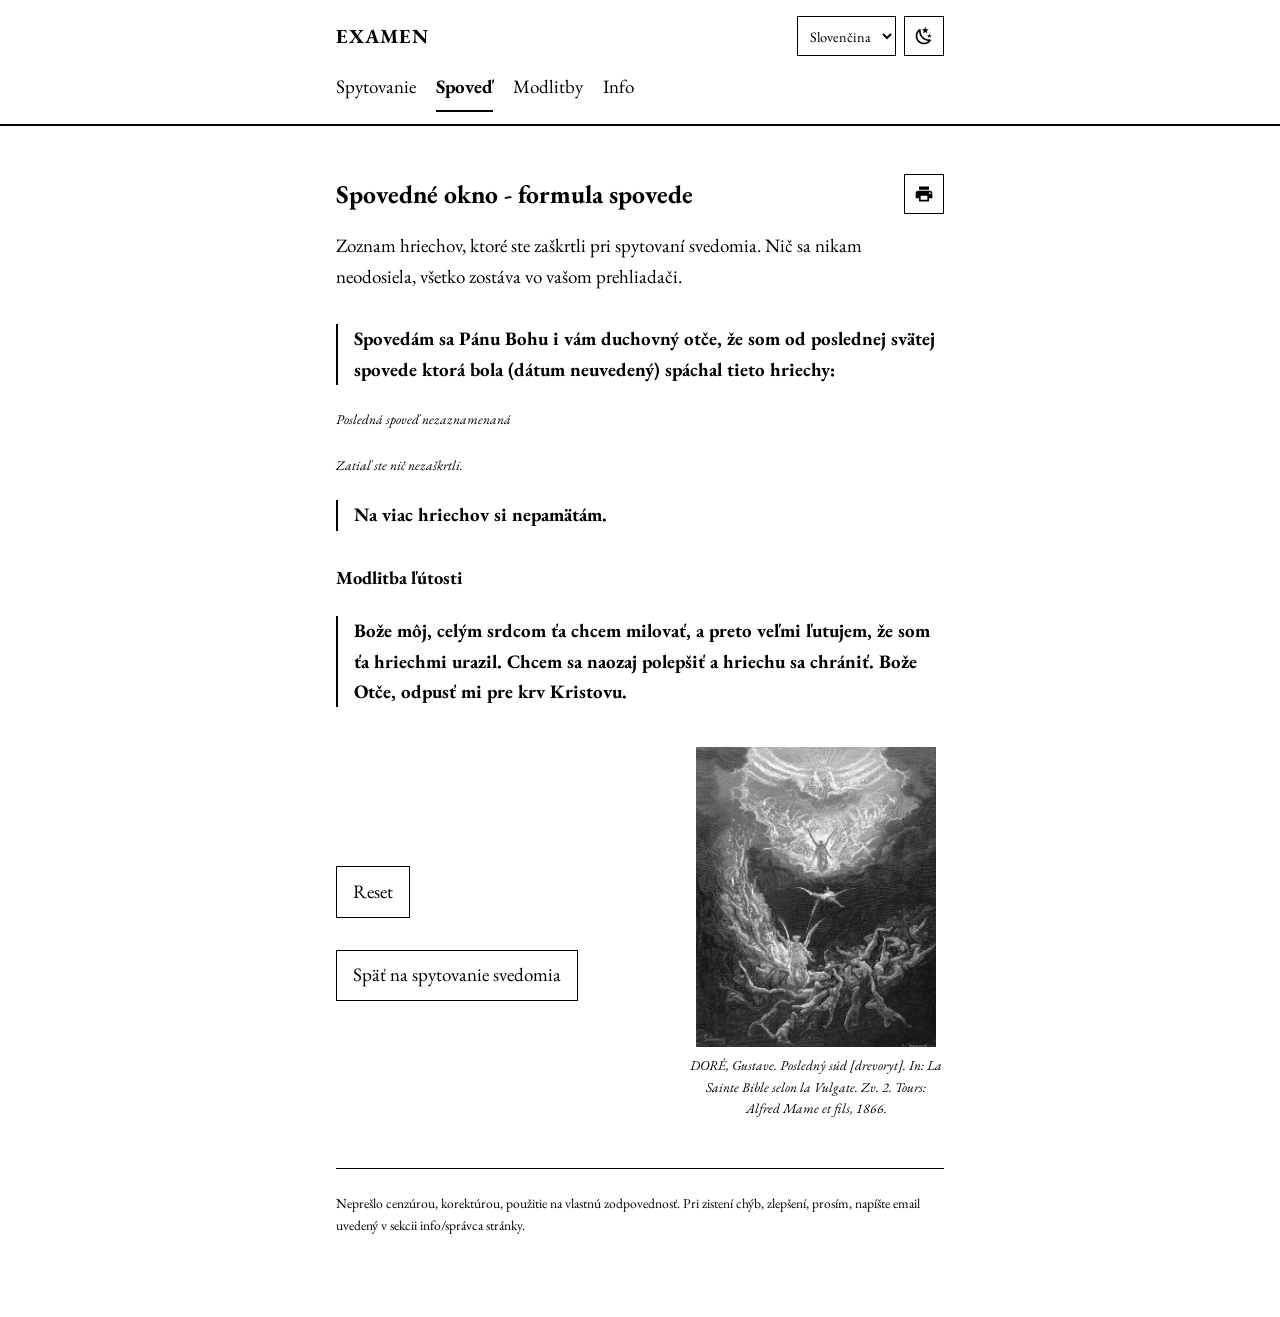
==== commit 43b36188: "printing option && line limit for note" ====
--- a/confession.html
+++ b/confession.html
@@ -50,7 +50,10 @@
   </header>
 
   <main class="wrap">
-    <h1 data-i18n="confession.heading">Spovedné okno - formula spovede</h1>
+    <div class="head-row">
+      <h1 data-i18n="confession.heading">Spovedné okno - formula spovede</h1>
+      <button type="button" id="print"></button>
+    </div>
     <p class="lead" data-i18n="confession.intro">Zoznam hriechov, ktoré ste zaškrtli pri spytovaní svedomia. Nič sa nikam neodosiela, všetko zostáva vo vašom prehliadači.</p>
 
     <p id="error" class="note" hidden></p>
--- a/src/style.css
+++ b/src/style.css
@@ -132,13 +132,30 @@
 
 #theme:hover { background: var(--fg); color: var(--bg); }
 
-#theme svg {
+/* Material Design Icons, served from src/icons. They are used as masks and
+   painted with currentColor, so every icon inverts with its button. */
+#theme::before,
+.qnote-toggle::before,
+.qinfo-toggle::before {
+  content: "";
   display: block;
   width: 1.25rem;
   height: 1.25rem;
   margin: 0 auto;
-  fill: currentColor;
-}
+  background: currentColor;
+  -webkit-mask: var(--icon) center / contain no-repeat;
+  mask: var(--icon) center / contain no-repeat;
+}
+
+/* The theme button shows where the switch leads, not where you are. */
+#theme { --icon: url(icons/weather-night.svg); }
+
+@media (prefers-color-scheme: dark) {
+  :root:not([data-theme="light"]) #theme { --icon: url(icons/weather-sunny.svg); }
+}
+
+:root[data-theme="dark"] #theme { --icon: url(icons/weather-sunny.svg); }
+:root[data-theme="light"] #theme { --icon: url(icons/weather-night.svg); }
 
 select {
   font: inherit;
@@ -170,6 +187,43 @@
 
 nav a:hover { border-bottom-color: var(--fg); }
 nav a.active { border-bottom-color: var(--fg); font-weight: bold; }
+
+.head-row {
+  display: flex;
+  align-items: flex-start;
+  gap: 0.75rem;
+}
+
+.head-row h1 { flex: 1; }
+
+#print {
+  flex: none;
+  width: 2.5rem;
+  min-height: 2.5rem;
+  margin-top: 1.5rem;        /* sits on the heading's first line */
+  padding: 0;
+  font: inherit;
+  line-height: 1;
+  color: var(--fg);
+  background: var(--bg);
+  border: 1px solid var(--fg);
+  border-radius: 0;
+  cursor: pointer;
+  --icon: url(icons/printer.svg);
+}
+
+#print:hover { background: var(--fg); color: var(--bg); }
+
+#print::before {
+  content: "";
+  display: block;
+  width: 1.25rem;
+  height: 1.25rem;
+  margin: 0 auto;
+  background: currentColor;
+  -webkit-mask: var(--icon) center / contain no-repeat;
+  mask: var(--icon) center / contain no-repeat;
+}
 
 /* Text */
 
@@ -295,14 +349,11 @@
   cursor: pointer;
 }
 
-.qnote-toggle svg,
-.qinfo-toggle svg {
-  display: block;
-  width: 1.25rem;
-  height: 1.25rem;
-  margin: 0 auto;
-  fill: currentColor;
-}
+/* The open/closed pair comes straight off aria-expanded, so the script
+   never has to swap an icon. */
+.qinfo-toggle { --icon: url(icons/information-slab-symbol.svg); }
+.qnote-toggle { --icon: url(icons/pencil-plus-outline.svg); }
+.qnote-toggle[aria-expanded="true"] { --icon: url(icons/pencil-minus-outline.svg); }
 
 .qnote-toggle:hover,
 .qinfo-toggle:hover { background: var(--fg); color: var(--bg); }
@@ -324,6 +375,8 @@
 
 .qnote-input {
   width: 100%;
+  max-width: 100%;
+  max-height: 9rem;          /* resize: vertical can't drag it off the page */
   font: inherit;
   font-size: 0.9rem;
   color: var(--fg);
@@ -332,6 +385,7 @@
   border-radius: 0;
   padding: 0.4rem 0.5rem;
   resize: vertical;
+  overflow-wrap: anywhere;   /* an unbroken string wraps instead of overflowing */
 }
 
 /* Buttons */
@@ -381,6 +435,7 @@
   margin-top: 0.2rem;
   font-weight: normal;
   font-style: italic;
+  overflow-wrap: anywhere;
 }
 
 .go { margin: 2rem 0; }
@@ -487,3 +542,77 @@
   .with-plate > .plate { flex-basis: 100%; }
   body[data-page="index"] .with-plate .plate img { max-width: 100%; }
 }
+
+/* ---------- print ----------
+
+   The confession page is meant to be carried into the confessional, so paper
+   gets only what is read there: the formula, the sins, the act of contrition.
+   Nothing here touches the screen layout. */
+
+@page {
+  margin: 18mm 16mm;
+}
+
+@media print {
+  /* Ink is black on white whatever theme the screen was showing. */
+  :root,
+  :root[data-theme="dark"],
+  :root[data-theme="light"] {
+    color-scheme: light;
+    --bg: #fff;
+    --fg: #000;
+  }
+
+  body {
+    font-size: 11pt;
+    line-height: 1.45;
+    padding: 0;
+    orphans: 2;
+    widows: 2;
+  }
+
+  .wrap { max-width: none; margin: 0; padding: 0; }
+
+  /* Screen furniture, navigation and anything that only works by clicking. */
+  header,
+  .lead,
+  #error,
+  .actions,
+  .go,
+  .plate,
+  .head-row #print,
+  footer,
+  noscript { display: none !important; }
+
+  h1 {
+    font-size: 15pt;
+    margin: 0 0 1.25rem;
+    padding-bottom: 0.4rem;
+    border-bottom: 1px solid var(--fg);
+  }
+
+  /* The date of the last confession belongs on the sheet; it is read aloud. */
+  #since {
+    margin: 0 0 1rem;
+    font-size: 9.5pt;
+    font-style: italic;
+  }
+
+  .formula {
+    border-left: 1px solid var(--fg);
+    padding-left: 0.7rem;
+    margin: 1rem 0;
+    break-inside: avoid;
+  }
+
+  ol.sins { margin: 1rem 0 1.25rem; }
+
+  /* A sin and its note must not be split across two pages. */
+  ol.sins li {
+    margin-bottom: 0.35rem;
+    break-inside: avoid;
+  }
+
+  .prayer { break-inside: avoid; }
+  .prayer h2 { font-size: 12pt; margin: 1.5rem 0 0.4rem; }
+}
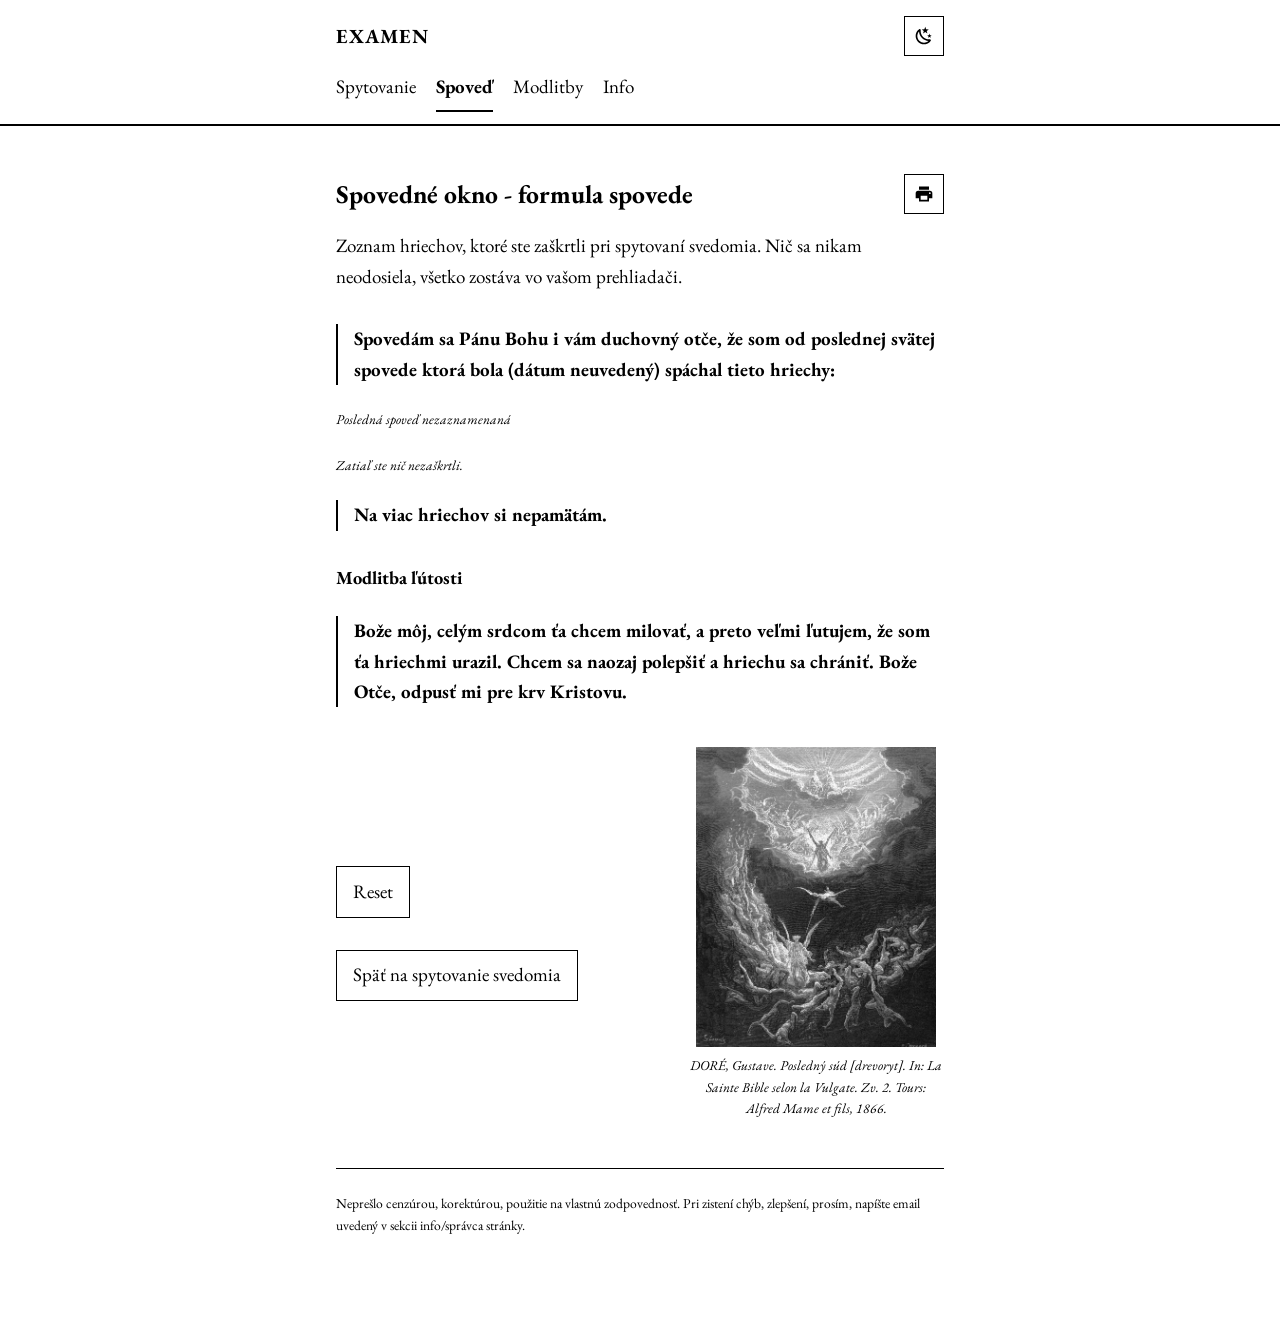
==== commit d720f0d9: "removal of language packs and adding descritpions, changing font size" ====
--- a/confession.html
+++ b/confession.html
@@ -9,8 +9,6 @@
 <meta name="robots" content="index, follow, max-snippet:-1, max-image-preview:large">
 <link rel="canonical" href="https://spovednezrkadlo.sk/confession.html">
 <link rel="alternate" hreflang="sk" href="https://spovednezrkadlo.sk/confession.html">
-<link rel="alternate" hreflang="en" href="https://spovednezrkadlo.sk/confession.html?lang=en">
-<link rel="alternate" hreflang="de" href="https://spovednezrkadlo.sk/confession.html?lang=de">
 <link rel="alternate" hreflang="x-default" href="https://spovednezrkadlo.sk/confession.html">
 <meta property="og:type" content="website">
 <meta property="og:site_name" content="Examen">
@@ -36,7 +34,7 @@
       <div class="bar">
         <a class="brand" href="index.html" data-i18n="app.name">Examen</a>
         <div class="bar-tools">
-          <select id="lang" aria-label="Language"></select>
+          <select id="lang" aria-label="Language" hidden></select>
           <button type="button" id="theme"></button>
         </div>
       </div>
--- a/src/style.css
+++ b/src/style.css
@@ -369,7 +369,7 @@
 
 /* The explanation is read, not written in: set apart from the question. */
 .qinfo {
-  font-size: 0.9rem;
+  font-size: 1rem;
   font-style: italic;
 }
 
